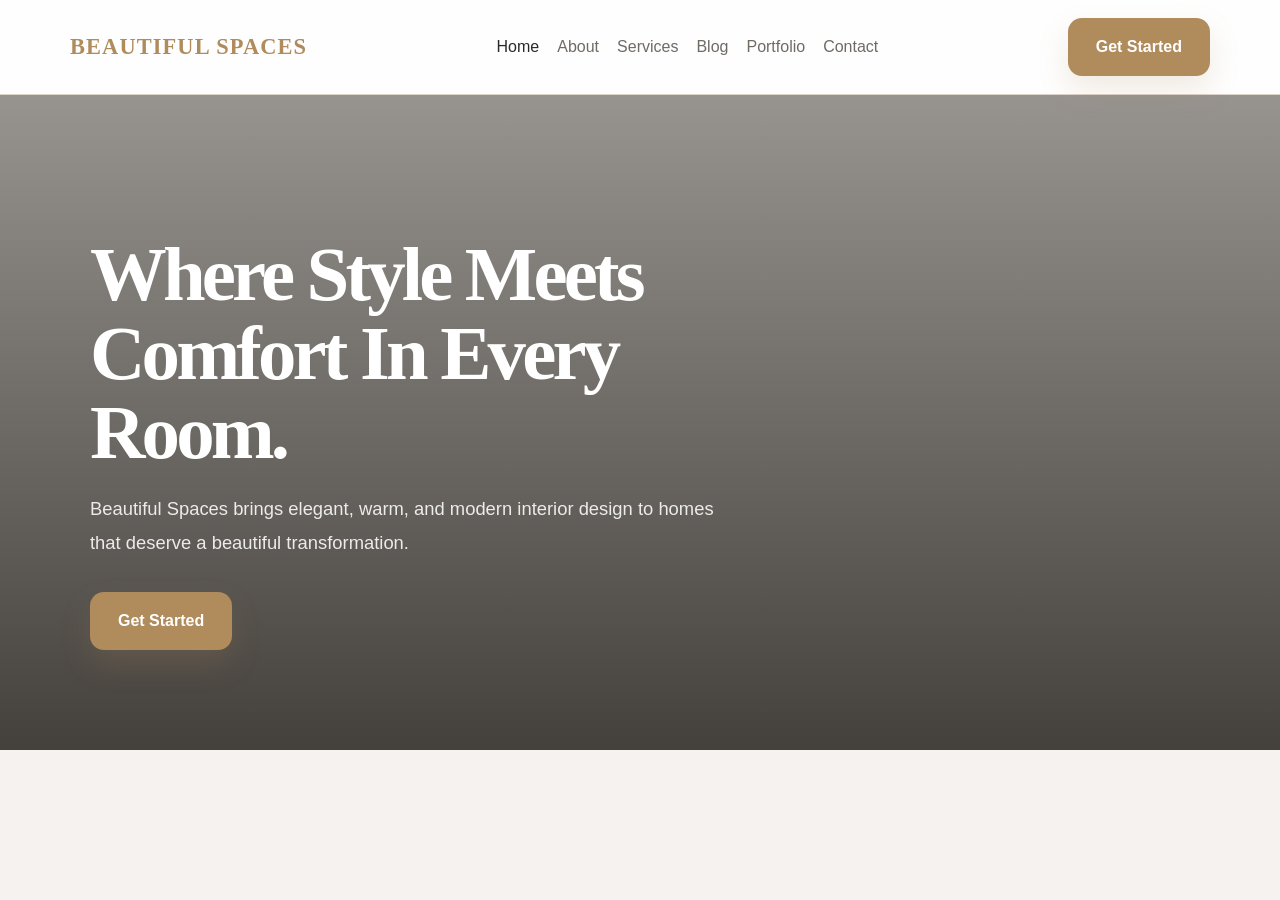
==== Desktop/HiiT/HiiT Tutorials/Assignment.html @ c6e326d3 "Add bold hero header and background image styling" ====
<!doctype html>
<html lang="en">
  <head>
    <meta charset="UTF-8" />
    <meta name="viewport" content="width=device-width, initial-scale=1.0" />
    <title>Beautiful Spaces – Where Style Meets Comfort</title>
    <link rel="stylesheet" href="Assignment.css" />
    <meta
      name="description"
      content="Beautiful Spaces creates elegant and comfortable interiors that reflect style, warmth, and personality. We transform ordinary rooms into inspiring places that feel both beautiful and livable."
    />
    <meta
      name="keywords"
      content="interior design, home interior design, modern interior design, luxury interior design, stylish interiors, cozy home decor, elegant living spaces, home styling, interior decorating ideas, contemporary interiors, interior design services, dream home design, space planning, home transformation, custom interior solutions"
    />
    <link
      rel="icon"
      href="Images/Gemini_Generated_Image_iuue17iuue17iuue.png"
      type="image/x-icon"
    />
  </head>

  <body>
    <header class="navbar">
      <div class="container nav-container">
        <a href="#" class="logo">Beautiful Spaces</a>
        <nav class="nav-links">
          <a href="index.html" class="active">Home</a>
          <a href="about.html">About</a>
          <a href="services.html">Services</a>
          <a href="blog.html">Blog</a>
          <a href="portfolio.html">Portfolio</a>
          <a href="contact.html">Contact</a>
        </nav>
        <a href="get-started.html" class="btn">Get Started</a>
      </div>
    </header>

    <main class="hero">
      <div class="container hero-container">
        <div class="hero-content">
          <h1>Where style meets comfort in every room.</h1>
          <p>
            Beautiful Spaces brings elegant, warm, and modern interior design to
            homes that deserve a beautiful transformation.
          </p>
          <a href="get-started.html" class="btn">Get Started</a>
        </div>
      </div>
    </main>
  </body>
</html>
---- Desktop/HiiT/HiiT Tutorials/Assignment.css ----
/* Assignment.css - starter styles for Beautiful Spaces */

:root {
  --bg: #f5f2ef;
  --text: #2c2a28;
  --muted: #6f6a64;
  --accent: #b08b5c;
  --surface: #ffffff;
  --border: #dcd3cb;
  --radius: 18px;
}

* {
  box-sizing: border-box;
}

html {
  font-family: "Inter", "Segoe UI", sans-serif;
  line-height: 1.6;
  color: var(--text);
  background: var(--bg);
}

body {
  margin: 0;
  padding: 0;
}

img {
  max-width: 100%;
  height: auto;
}

a {
  color: inherit;
  text-decoration: none;
}

button,
input,
textarea {
  font: inherit;
}

header.navbar {
  background: rgba(255, 255, 255, 0.95);
  border-bottom: 1px solid var(--border);
  position: sticky;
  top: 0;
  z-index: 10;
}

.container {
  max-width: 1140px;
  margin: 0 auto;
  padding: 0 20px;
}

.nav-container {
  display: flex;
  align-items: center;
  justify-content: space-between;
  gap: 24px;
  padding: 18px 0;
}

.logo {
  font-family: "Georgia", "Times New Roman", serif;
  font-weight: 900;
  font-size: 1.4rem;
  letter-spacing: 0.05em;
  text-transform: uppercase;
  color: var(--accent);
}

.nav-links {
  display: flex;
  flex-wrap: wrap;
  gap: 18px;
  align-items: center;
}

.nav-links a {
  color: var(--muted);
  transition: color 0.2s ease;
}

.nav-links a:hover,
.nav-links a.active {
  color: var(--text);
}

.btn {
  display: inline-flex;
  align-items: center;
  justify-content: center;
  padding: 1rem 1.75rem;
  border-radius: 14px;
  background: var(--accent);
  color: #fff;
  font-weight: 700;
  box-shadow: 0 14px 30px rgba(176, 139, 92, 0.18);
  transition:
    transform 0.2s ease,
    box-shadow 0.2s ease;
}

.btn:hover {
  transform: translateY(-1px);
  box-shadow: 0 18px 36px rgba(176, 139, 92, 0.22);
}

.hero {
  padding: 140px 0 100px;
  background: linear-gradient(
      180deg,
      rgba(37, 33, 28, 0.45),
      rgba(37, 33, 28, 0.85)
    ),
    url("Images/spacejoy-9M66C_w_ToM-unsplash.jpg") center/cover no-repeat;
  color: #fff;
}

.hero-content {
  max-width: 720px;
}

.hero h1 {
  font-family: "Georgia", "Times New Roman", serif;
  font-size: clamp(3.5rem, 6vw, 6rem);
  font-weight: 900;
  line-height: 1.03;
  letter-spacing: -0.05em;
  margin: 0 0 1.25rem;
  text-transform: capitalize;
}

.hero p {
  font-size: 1.15rem;
  max-width: 640px;
  color: rgba(255, 255, 255, 0.88);
  line-height: 1.85;
  margin: 0 0 2rem;

@media (max-width: 768px) {
  .nav-container {
    flex-direction: column;
    align-items: flex-start;
  }

  .nav-links {
    width: 100%;
    justify-content: flex-start;
  }
}
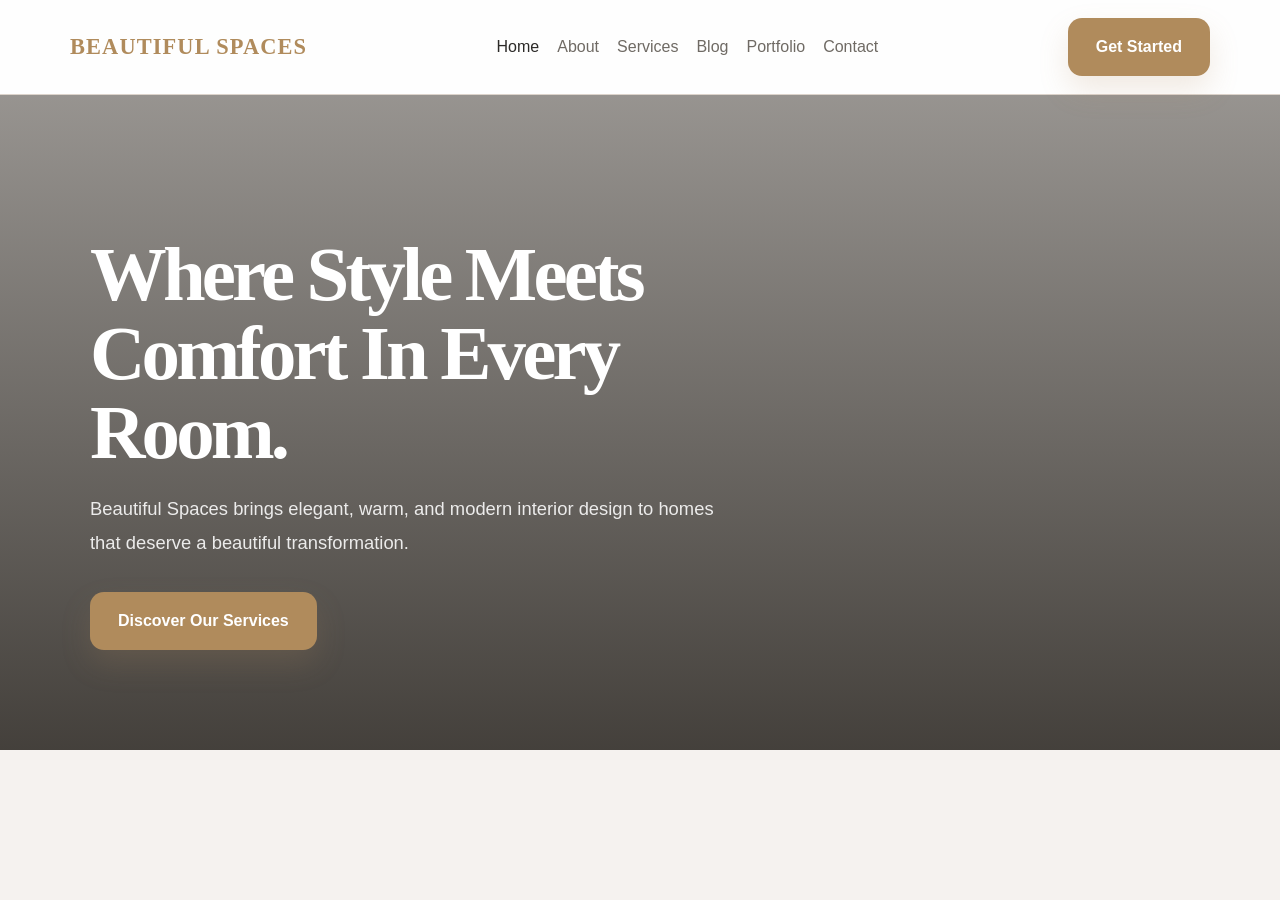
==== commit 57a66a75: "Commit current content updates for Assignment.html" ====
--- a/Desktop/HiiT/HiiT Tutorials/Assignment.html
+++ b/Desktop/HiiT/HiiT Tutorials/Assignment.html
@@ -44,7 +44,7 @@
             Beautiful Spaces brings elegant, warm, and modern interior design to
             homes that deserve a beautiful transformation.
           </p>
-          <a href="get-started.html" class="btn">Get Started</a>
+          <a href="get-started.html" class="btn">Discover Our Services</a>
         </div>
       </div>
     </main>
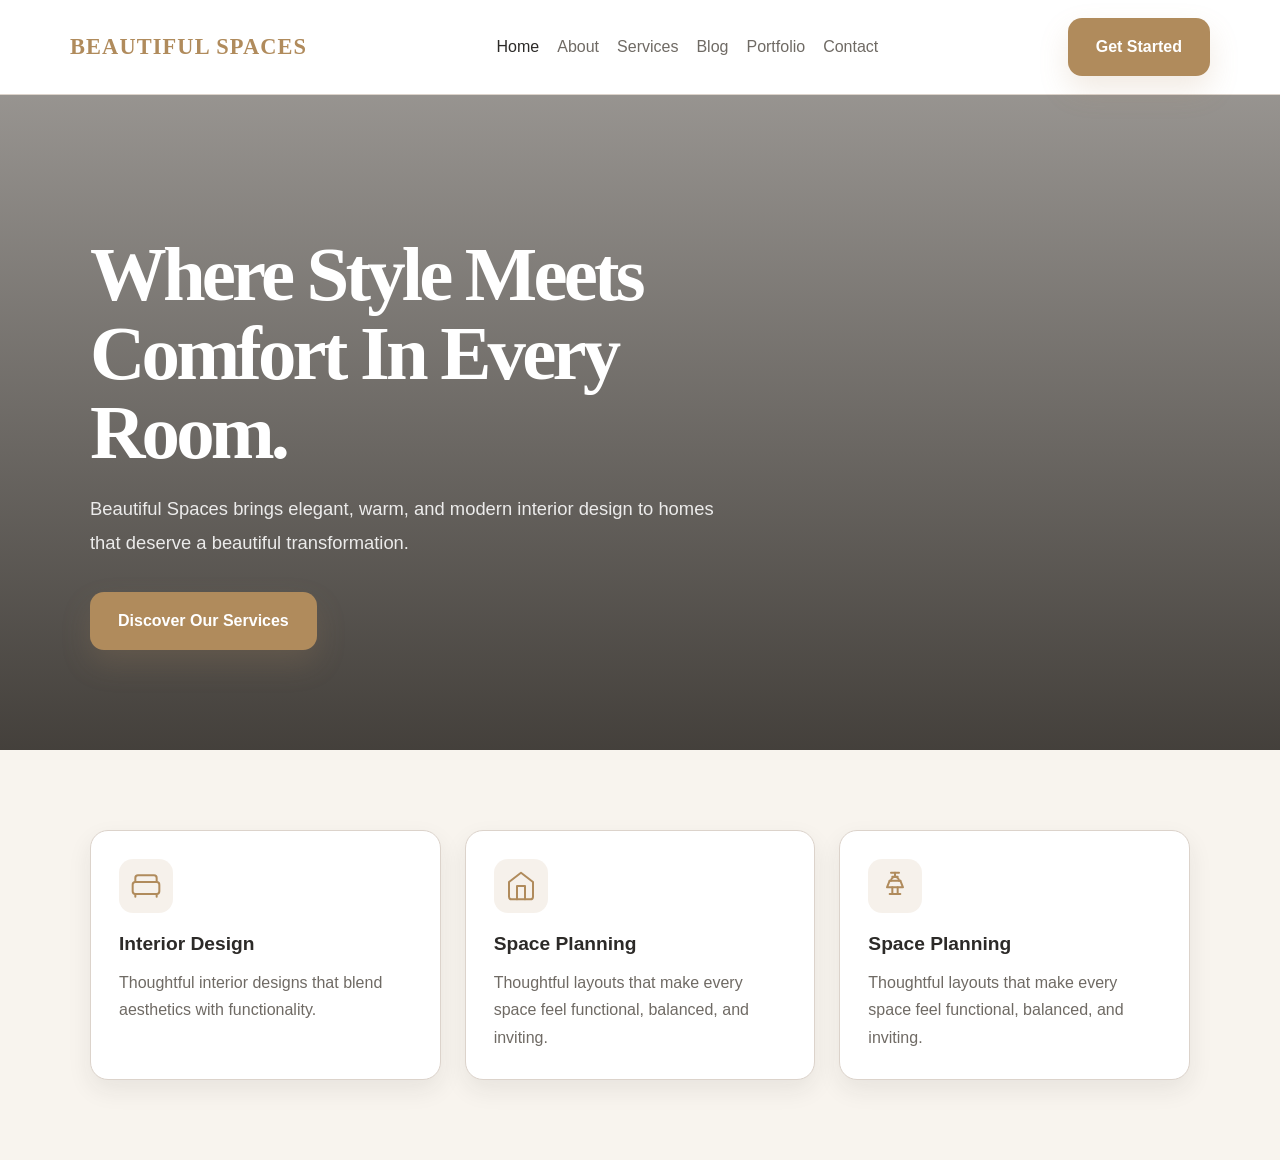
==== commit 375b7c6c: "Update assignment page styling and content" ====
--- a/Desktop/HiiT/HiiT Tutorials/Assignment.html
+++ b/Desktop/HiiT/HiiT Tutorials/Assignment.html
@@ -36,17 +36,103 @@
       </div>
     </header>
 
-    <main class="hero">
-      <div class="container hero-container">
-        <div class="hero-content">
-          <h1>Where style meets comfort in every room.</h1>
-          <p>
-            Beautiful Spaces brings elegant, warm, and modern interior design to
-            homes that deserve a beautiful transformation.
-          </p>
-          <a href="get-started.html" class="btn">Discover Our Services</a>
+    <main>
+      <section class="hero">
+        <div class="container hero-container">
+          <div class="hero-content">
+            <h1>Where style meets comfort in every room.</h1>
+            <p>
+              Beautiful Spaces brings elegant, warm, and modern interior design
+              to homes that deserve a beautiful transformation.
+            </p>
+            <a href="get-started.html" class="btn">Discover Our Services</a>
+          </div>
         </div>
-      </div>
+      </section>
+
+      <section class="services">
+        <div class="container services-grid">
+          <div class="service-card">
+            <div class="service-icon">
+              <svg
+                width="32"
+                height="32"
+                viewBox="0 0 24 24"
+                fill="none"
+                stroke="currentColor"
+                stroke-width="1.5"
+                stroke-linecap="round"
+                stroke-linejoin="round"
+              >
+                <path d="M20 9V6a2 2 0 0 0-2-2H6a2 2 0 0 0-2 2v3" />
+                <path
+                  d="M2 11a2 2 0 0 1 2-2h16a2 2 0 0 1 2 2v5a2 2 0 0 1-2 2H4a2 2 0 0 1-2-2v-5z"
+                />
+                <path d="M4 18v2" />
+                <path d="M20 18v2" />
+              </svg>
+            </div>
+            <h3>Interior Design</h3>
+            <p>
+              Thoughtful interior designs that blend aesthetics with
+              functionality.
+            </p>
+          </div>
+
+          <div class="service-card">
+            <div class="service-icon">
+              <svg
+                width="32"
+                height="32"
+                viewBox="0 0 24 24"
+                fill="none"
+                stroke="currentColor"
+                stroke-width="1.5"
+                stroke-linecap="round"
+                stroke-linejoin="round"
+              >
+                <path d="m3 9 9-7 9 7v11a2 2 0 0 1-2 2H5a2 2 0 0 1-2-2z" />
+                <polyline points="9 22 9 12 15 12 15 22" />
+              </svg>
+            </div>
+            <h3>Space Planning</h3>
+            <p>
+              Thoughtful layouts that make every space feel functional,
+              balanced, and inviting.
+            </p>
+          </div>
+
+          <div class="service-card">
+            <div class="service-icon">
+              <svg
+                width="32"
+                height="32"
+                viewBox="0 0 24 24"
+                fill="none"
+                stroke="currentColor"
+                stroke-width="1.5"
+                stroke-linecap="round"
+                stroke-linejoin="round"
+              >
+                <path d="M9 2h6" />
+                <path d="M12 2v3" />
+                <path d="M10 5h4" />
+                <path d="M8 8h8" />
+                <path d="M9 8c0-2 2-3 3-3s3 1 3 3" />
+                <path d="M8 8l-2 5h12l-2-5" />
+                <path d="M10 13v5" />
+                <path d="M14 13v5" />
+                <path d="M8 18h8" />
+              </svg>
+            </div>
+            <h3>Space Planning</h3>
+            <p>
+              Thoughtful layouts that make every space feel functional,
+              balanced, and inviting.
+            </p>
+          </div>
+        </div>
+      </section>
     </main>
   </body>
 </html>
--- a/Desktop/HiiT/HiiT Tutorials/Assignment.css
+++ b/Desktop/HiiT/HiiT Tutorials/Assignment.css
@@ -141,6 +141,55 @@
   color: rgba(255, 255, 255, 0.88);
   line-height: 1.85;
   margin: 0 0 2rem;
+}
+
+.services {
+  padding: 80px 0;
+  background: #f8f4ee;
+}
+
+.services-grid {
+  display: grid;
+  grid-template-columns: repeat(auto-fit, minmax(240px, 1fr));
+  gap: 24px;
+}
+
+.service-card {
+  background: #fff;
+  border: 1px solid var(--border);
+  border-radius: var(--radius);
+  padding: 28px;
+  box-shadow: 0 10px 25px rgba(44, 42, 40, 0.08);
+  transition: transform 0.2s ease, box-shadow 0.2s ease;
+}
+
+.service-card:hover {
+  transform: translateY(-4px);
+  box-shadow: 0 14px 30px rgba(44, 42, 40, 0.12);
+}
+
+.service-icon {
+  width: 54px;
+  height: 54px;
+  border-radius: 14px;
+  background: rgba(176, 139, 92, 0.12);
+  color: var(--accent);
+  display: grid;
+  place-items: center;
+  margin-bottom: 16px;
+}
+
+.service-card h3 {
+  margin: 0 0 10px;
+  font-size: 1.2rem;
+  color: var(--text);
+}
+
+.service-card p {
+  margin: 0;
+  color: var(--muted);
+  line-height: 1.7;
+}
 
 @media (max-width: 768px) {
   .nav-container {
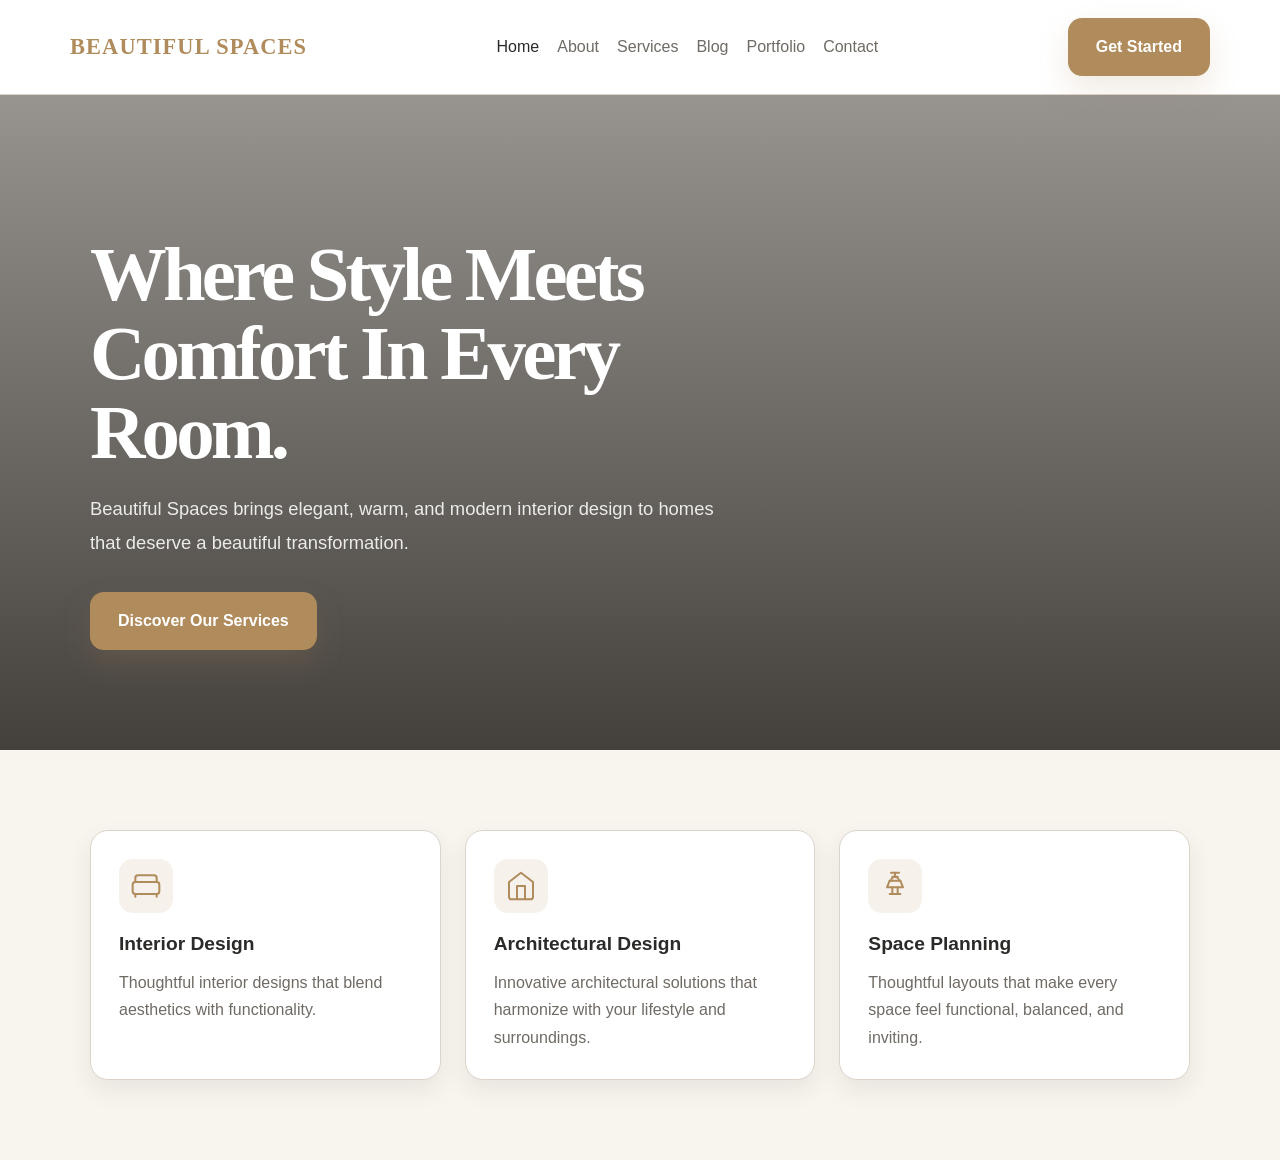
==== commit 0588a4ec: "Refine assignment page layout and content" ====
--- a/Desktop/HiiT/HiiT Tutorials/Assignment.html
+++ b/Desktop/HiiT/HiiT Tutorials/Assignment.html
@@ -95,10 +95,10 @@
                 <polyline points="9 22 9 12 15 12 15 22" />
               </svg>
             </div>
-            <h3>Space Planning</h3>
+            <h3>Architectural Design</h3>
             <p>
-              Thoughtful layouts that make every space feel functional,
-              balanced, and inviting.
+              Innovative architectural solutions that harmonize with your
+              lifestyle and surroundings.
             </p>
           </div>
 
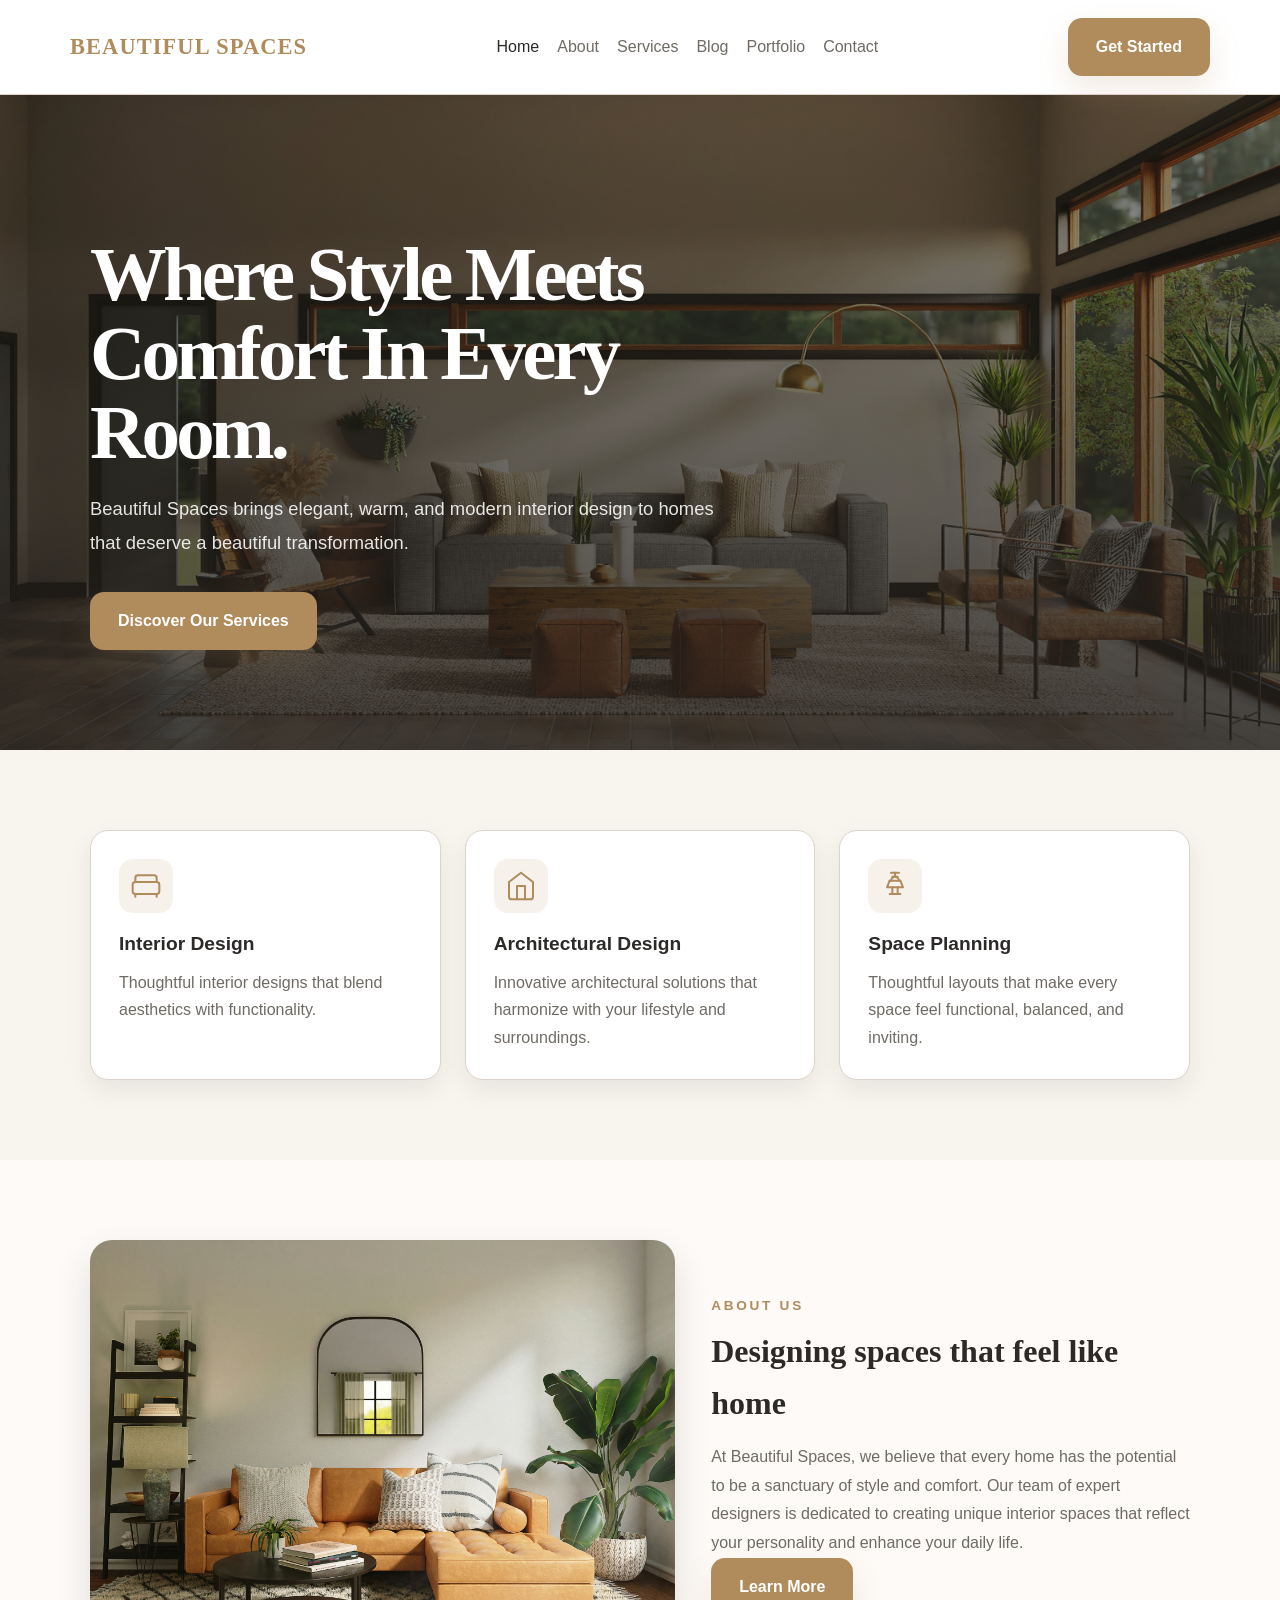
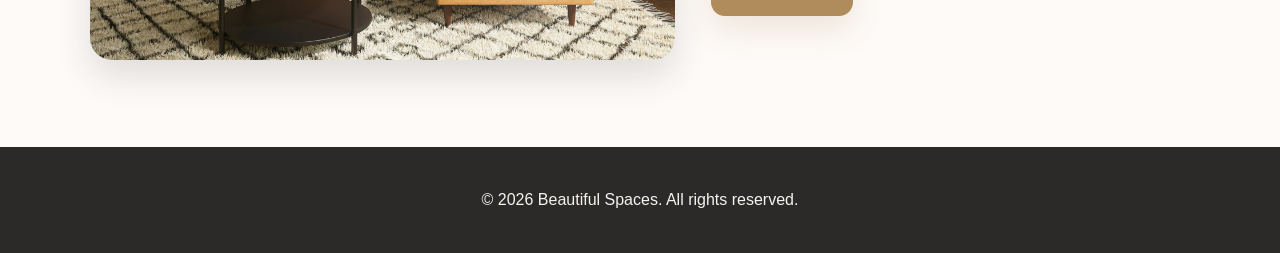
==== commit 1bd87b3e: "Improve about section layout and styling" ====
--- a/Desktop/HiiT/HiiT Tutorials/Assignment.html
+++ b/Desktop/HiiT/HiiT Tutorials/Assignment.html
@@ -133,6 +133,33 @@
           </div>
         </div>
       </section>
+
+      <section class="about">
+        <div class="container about-container">
+          <div class="about-image">
+            <img
+              src="Images/spacejoy-umAXneH4GhA-unsplash.jpg"
+              alt="Beautiful Spaces Interior Design"
+            />
+          </div>
+          <div class="about-content">
+            <span class="about-label">About Us</span>
+            <h2>Designing spaces that feel like home</h2>
+            <p>
+              At Beautiful Spaces, we believe that every home has the potential
+              to be a sanctuary of style and comfort. Our team of expert
+              designers is dedicated to creating unique interior spaces that
+              reflect your personality and enhance your daily life.
+            </p>
+            <a href="about.html" class="btn">Learn More</a>
+          </div>
+      </section>
     </main>
+
+    <footer class="footer">
+      <div class="container footer-container">
+        <p>© 2026 Beautiful Spaces. All rights reserved.</p>
+      </div>
+    </footer>
   </body>
 </html>
--- a/Desktop/HiiT/HiiT Tutorials/Assignment.css
+++ b/Desktop/HiiT/HiiT Tutorials/Assignment.css
@@ -112,11 +112,8 @@
 
 .hero {
   padding: 140px 0 100px;
-  background: linear-gradient(
-      180deg,
-      rgba(37, 33, 28, 0.45),
-      rgba(37, 33, 28, 0.85)
-    ),
+  background:
+    linear-gradient(180deg, rgba(37, 33, 28, 0.45), rgba(37, 33, 28, 0.85)),
     url("Images/spacejoy-9M66C_w_ToM-unsplash.jpg") center/cover no-repeat;
   color: #fff;
 }
@@ -160,7 +157,9 @@
   border-radius: var(--radius);
   padding: 28px;
   box-shadow: 0 10px 25px rgba(44, 42, 40, 0.08);
-  transition: transform 0.2s ease, box-shadow 0.2s ease;
+  transition:
+    transform 0.2s ease,
+    box-shadow 0.2s ease;
 }
 
 .service-card:hover {
@@ -191,6 +190,62 @@
   line-height: 1.7;
 }
 
+.about {
+  padding: 80px 0;
+  background: #fdfaf7;
+}
+
+.about-container {
+  display: grid;
+  grid-template-columns: 1.1fr 0.9fr;
+  gap: 36px;
+  align-items: center;
+}
+
+.about-image img {
+  width: 100%;
+  height: 420px;
+  object-fit: cover;
+  border-radius: 22px;
+  box-shadow: 0 16px 35px rgba(44, 42, 40, 0.14);
+}
+
+.about-content {
+  padding: 10px 0;
+}
+
+.about-label {
+  display: inline-block;
+  margin-bottom: 10px;
+  color: var(--accent);
+  font-weight: 700;
+  letter-spacing: 0.2em;
+  text-transform: uppercase;
+  font-size: 0.85rem;
+}
+
+.about-content h2 {
+  font-family: "Georgia", "Times New Roman", serif;
+  font-size: 2rem;
+  margin: 0 0 14px;
+}
+
+.about-content p {
+  color: var(--muted);
+  line-height: 1.8;
+  margin: 0;
+}
+
+.footer {
+  background: #2c2a28;
+  color: #f5f2ef;
+  padding: 24px 0;
+}
+
+.footer-container {
+  text-align: center;
+}
+
 @media (max-width: 768px) {
   .nav-container {
     flex-direction: column;
@@ -201,4 +256,12 @@
     width: 100%;
     justify-content: flex-start;
   }
-}
+
+  .about-container {
+    grid-template-columns: 1fr;
+  }
+
+  .about-image img {
+    height: 300px;
+  }
+}
